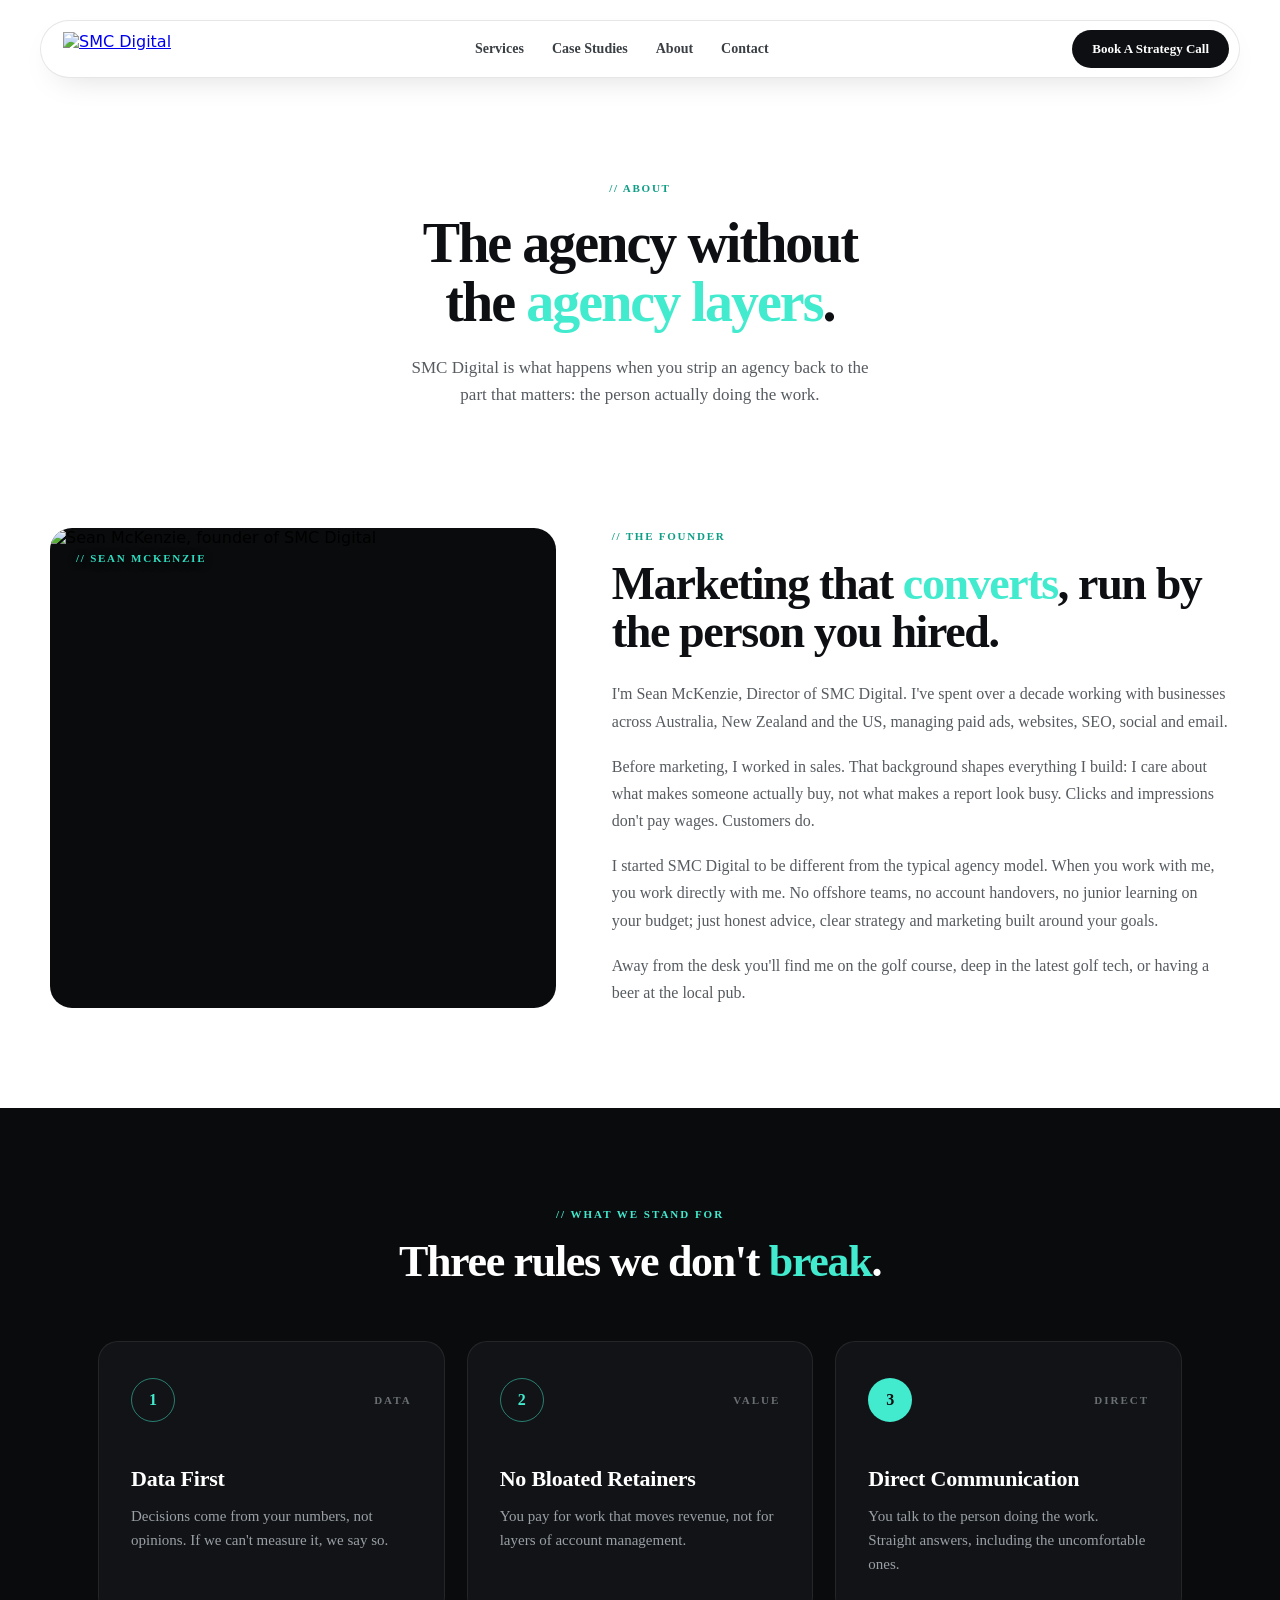
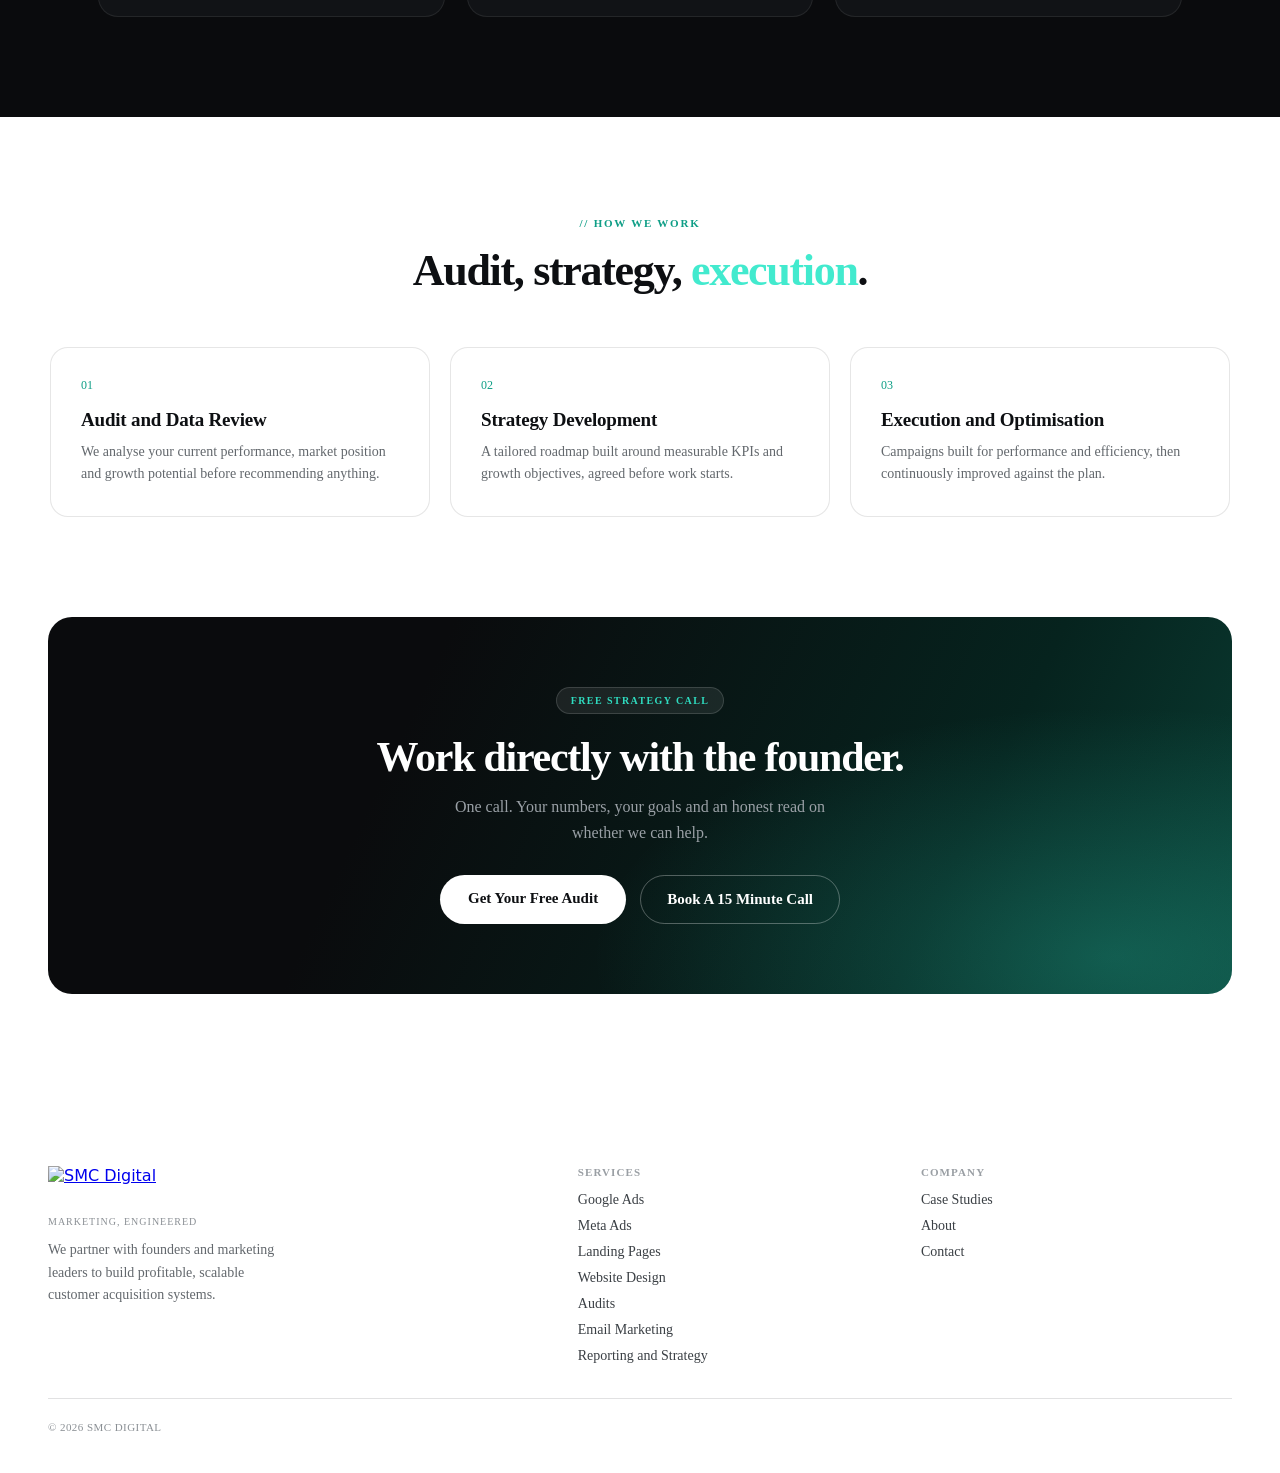
==== about.html @ 846132b5 "Replace single page site with the new multi page website 13 pages: rebuilt homepage, seven service p" ====
<!DOCTYPE html>
<html lang="en">
<head>
<meta charset="utf-8">
<meta name="viewport" content="width=device-width, initial-scale=1">
<title>About | SMC Digital</title>
<meta name="description" content="SMC Digital is run by Sean McKenzie: over a decade of hands on marketing across Australia, New Zealand and the US, with no offshore teams and no account handovers.">
<link rel="icon" type="image/jpeg" href="assets/smc-logo.jpg">
<link rel="stylesheet" href="assets/fonts.css">
<link rel="stylesheet" href="assets/site.css">
</head>
<body>

<div data-screen-label="About" style="max-width:1280px;margin:0 auto;background:#ffffff">

<!-- nav (floating pill) -->
<div style="padding:20px 40px 8px;position:sticky;top:0;z-index:100">
  <div style="display:flex;justify-content:space-between;align-items:center;background:#fff;border:1px solid rgba(13,15,18,.1);border-radius:100px;padding:9px 10px 9px 22px;box-shadow:0 12px 34px -18px rgba(0,0,0,.22)">
    <a href="index.html" style="display:block"><img src="assets/smc-logo.jpg" alt="SMC Digital" style="height:34px;width:auto;display:block"></a>
    <div data-r="nav-links" style="display:flex;gap:28px;font:600 14px Manrope"><a class="navlink" href="index.html#services">Services</a><a class="navlink" href="case-studies.html">Case Studies</a><a class="navlink" href="about.html">About</a><a class="navlink" href="contact.html">Contact</a></div>
    <a href="contact.html" style="font:700 13px Manrope;color:#fff;background:#0D0F12;padding:11px 20px;border-radius:100px;text-decoration:none" class="bh-green">Book A Strategy Call</a>
  </div>
</div>

<!-- hero -->
<div style="padding:96px 48px 80px;text-align:center">
  <div style="font:700 11px Space Mono;letter-spacing:.16em;color:#0E9E86;text-transform:uppercase;margin-bottom:20px">// ABOUT</div>
  <h1 style="font:700 clamp(34px,6vw,56px)/1.05 Poppins;letter-spacing:-.035em;color:#0D0F12;margin:0 auto;max-width:18ch">The agency without the <span style="color:#42eace">agency layers</span>.</h1>
  <p style="font:400 17px/1.6 Manrope;color:#565b60;max-width:56ch;margin:22px auto 0">SMC Digital is what happens when you strip an agency back to the part that matters: the person actually doing the work.</p>
</div>

<!-- meet sean -->
<div style="padding:40px 48px 100px">
  <div class="sec2" style="display:grid;grid-template-columns:0.9fr 1.1fr;gap:56px;align-items:center;max-width:1180px;margin:0 auto">
    <div style="position:relative;overflow:hidden;border-radius:22px;background:#0A0B0D;min-height:480px"><img src="assets/sean.avif" alt="Sean McKenzie, founder of SMC Digital" style="position:absolute;inset:0;width:100%;height:100%;object-fit:cover;display:block"><div style="position:absolute;top:24px;left:26px;font:700 11px Space Mono;letter-spacing:.16em;color:#2FDCC0;text-shadow:0 1px 8px rgba(0,0,0,.6)">// SEAN MCKENZIE</div></div>
    <div>
      <div style="font:700 11px Space Mono;letter-spacing:.16em;color:#0E9E86;text-transform:uppercase;margin-bottom:18px">// THE FOUNDER</div>
      <h2 style="font:700 clamp(30px,4.2vw,46px)/1.05 Poppins;letter-spacing:-.03em;color:#0D0F12;margin:0 0 24px">Marketing that <span style="color:#42eace">converts</span>, run by the person you hired.</h2>
      <p style="font:400 16px/1.7 Manrope;color:#565b60;margin:0 0 18px">I'm Sean McKenzie, Director of SMC Digital. I've spent over a decade working with businesses across Australia, New Zealand and the US, managing paid ads, websites, SEO, social and email.</p>
      <p style="font:400 16px/1.7 Manrope;color:#565b60;margin:0 0 18px">Before marketing, I worked in sales. That background shapes everything I build: I care about what makes someone actually buy, not what makes a report look busy. Clicks and impressions don't pay wages. Customers do.</p>
      <p style="font:400 16px/1.7 Manrope;color:#565b60;margin:0 0 18px">I started SMC Digital to be different from the typical agency model. When you work with me, you work directly with me. No offshore teams, no account handovers, no junior learning on your budget; just honest advice, clear strategy and marketing built around your goals.</p>
      <p style="font:400 16px/1.7 Manrope;color:#565b60;margin:0">Away from the desk you'll find me on the golf course, deep in the latest golf tech, or having a beer at the local pub.</p>
    </div>
  </div>
</div>

<!-- what we stand for -->
<div style="background:#0A0B0D;padding:100px 0;width:100vw;position:relative;left:50%;right:50%;margin-left:-50vw;margin-right:-50vw">
  <div style="max-width:1180px;margin:0 auto;padding:0 48px">
    <div style="text-align:center;max-width:620px;margin:0 auto 56px">
      <div style="font:700 11px Space Mono;letter-spacing:.18em;color:#42eace;text-transform:uppercase;margin-bottom:18px">// WHAT WE STAND FOR</div>
      <h2 style="font:700 clamp(28px,4vw,44px)/1.08 Poppins;letter-spacing:-.03em;color:#fff;margin:0">Three rules we don't <span style="color:#42eace">break</span>.</h2>
    </div>
    <div style="display:grid;grid-template-columns:repeat(auto-fit,minmax(280px,1fr));gap:22px">
      <div style="background:#111316;border:1px solid rgba(255,255,255,.08);border-radius:20px;padding:36px 32px 40px"><div style="display:flex;justify-content:space-between;align-items:center;margin-bottom:44px"><div style="width:44px;height:44px;border-radius:50%;border:1.5px solid rgba(66,234,206,.5);display:flex;align-items:center;justify-content:center;font:700 16px Poppins;color:#42eace">1</div><span style="font:700 11px Space Mono;letter-spacing:.18em;color:#6a6f74">DATA</span></div><h3 style="font:700 22px Poppins;letter-spacing:-.01em;color:#fff;margin:0 0 12px">Data First</h3><p style="font:400 15px/1.6 Manrope;color:#9aa0a6;margin:0">Decisions come from your numbers, not opinions. If we can't measure it, we say so.</p></div>
      <div style="background:#111316;border:1px solid rgba(255,255,255,.08);border-radius:20px;padding:36px 32px 40px"><div style="display:flex;justify-content:space-between;align-items:center;margin-bottom:44px"><div style="width:44px;height:44px;border-radius:50%;border:1.5px solid rgba(66,234,206,.5);display:flex;align-items:center;justify-content:center;font:700 16px Poppins;color:#42eace">2</div><span style="font:700 11px Space Mono;letter-spacing:.18em;color:#6a6f74">VALUE</span></div><h3 style="font:700 22px Poppins;letter-spacing:-.01em;color:#fff;margin:0 0 12px">No Bloated Retainers</h3><p style="font:400 15px/1.6 Manrope;color:#9aa0a6;margin:0">You pay for work that moves revenue, not for layers of account management.</p></div>
      <div style="background:#111316;border:1px solid rgba(255,255,255,.08);border-radius:20px;padding:36px 32px 40px"><div style="display:flex;justify-content:space-between;align-items:center;margin-bottom:44px"><div style="width:44px;height:44px;border-radius:50%;background:#42eace;display:flex;align-items:center;justify-content:center;font:700 16px Poppins;color:#0A0B0D">3</div><span style="font:700 11px Space Mono;letter-spacing:.18em;color:#6a6f74">DIRECT</span></div><h3 style="font:700 22px Poppins;letter-spacing:-.01em;color:#fff;margin:0 0 12px">Direct Communication</h3><p style="font:400 15px/1.6 Manrope;color:#9aa0a6;margin:0">You talk to the person doing the work. Straight answers, including the uncomfortable ones.</p></div>
    </div>
  </div>
</div>

<!-- how we work -->
<div style="padding:100px 48px">
  <div style="max-width:1180px;margin:0 auto">
    <div style="text-align:center;max-width:620px;margin:0 auto 52px">
      <div style="font:700 11px Space Mono;letter-spacing:.16em;color:#0E9E86;text-transform:uppercase;margin-bottom:18px">// HOW WE WORK</div>
      <h2 style="font:700 clamp(28px,4vw,44px)/1.08 Poppins;letter-spacing:-.03em;color:#0D0F12;margin:0">Audit, strategy, <span style="color:#42eace">execution</span>.</h2>
    </div>
    <div style="display:grid;grid-template-columns:repeat(auto-fit,minmax(280px,1fr));gap:20px">
      <div style="border:1px solid rgba(13,15,18,.1);border-radius:18px;padding:30px;background:#fff"><div style="font:400 12px Space Mono;color:#0E9E86;margin-bottom:16px">01</div><h3 style="font:700 19px Poppins;letter-spacing:-.01em;color:#0D0F12;margin:0 0 10px">Audit and Data Review</h3><p style="font:400 14px/1.6 Manrope;color:#63686d;margin:0">We analyse your current performance, market position and growth potential before recommending anything.</p></div>
      <div style="border:1px solid rgba(13,15,18,.1);border-radius:18px;padding:30px;background:#fff"><div style="font:400 12px Space Mono;color:#0E9E86;margin-bottom:16px">02</div><h3 style="font:700 19px Poppins;letter-spacing:-.01em;color:#0D0F12;margin:0 0 10px">Strategy Development</h3><p style="font:400 14px/1.6 Manrope;color:#63686d;margin:0">A tailored roadmap built around measurable KPIs and growth objectives, agreed before work starts.</p></div>
      <div style="border:1px solid rgba(13,15,18,.1);border-radius:18px;padding:30px;background:#fff"><div style="font:400 12px Space Mono;color:#0E9E86;margin-bottom:16px">03</div><h3 style="font:700 19px Poppins;letter-spacing:-.01em;color:#0D0F12;margin:0 0 10px">Execution and Optimisation</h3><p style="font:400 14px/1.6 Manrope;color:#63686d;margin:0">Campaigns built for performance and efficiency, then continuously improved against the plan.</p></div>
    </div>
  </div>
</div>

<!-- final CTA -->
<div style="padding:0 48px 100px">
  <div style="position:relative;overflow:hidden;border-radius:24px;background:linear-gradient(115deg,#0A0B0D 30%,#06231e 75%,#0a3d33);padding:70px 48px;text-align:center">
    <div style="position:absolute;inset:0;background:radial-gradient(80% 120% at 90% 90%,rgba(47,220,192,.25),transparent 55%)"></div>
    <div style="position:relative">
      <div style="display:inline-flex;align-items:center;gap:7px;background:rgba(255,255,255,.08);border:1px solid rgba(255,255,255,.14);padding:7px 14px;border-radius:100px;font:700 10px Space Mono;letter-spacing:.14em;color:#2FDCC0">FREE STRATEGY CALL</div>
      <h2 data-r="h-cta" style="font:700 42px/1.1 Poppins;letter-spacing:-.03em;color:#fff;margin:20px 0 14px">Work directly with the founder.</h2>
      <p style="font:400 16px/1.6 Manrope;color:#9aa0a6;max-width:52ch;margin:0 auto 30px">One call. Your numbers, your goals and an honest read on whether we can help.</p>
      <div data-r="wrap" style="display:flex;gap:14px;justify-content:center"><a href="contact.html" style="background:#fff;color:#0D0F12;font:700 15px Manrope;padding:15px 28px;border-radius:100px;text-decoration:none" class="bh-teal">Get Your Free Audit</a><a href="contact.html" style="background:transparent;color:#fff;font:700 15px Manrope;padding:15px 26px;border-radius:100px;text-decoration:none;border:1px solid rgba(255,255,255,.3)" class="bh-ghost">Book A 15 Minute Call</a></div>
    </div>
  </div>
</div>

<!-- footer -->
<div style="padding:72px 48px 40px">
  <div data-r="grid4" style="display:grid;grid-template-columns:1.6fr 1fr 1fr;gap:32px;padding-bottom:34px;border-bottom:1px solid rgba(13,15,18,.12)">
    <div><a href="index.html" style="display:inline-block;margin-bottom:14px"><img src="assets/smc-logo.jpg" alt="SMC Digital" style="height:36px;width:auto;display:block"></a><div style="font:400 10px Space Mono;letter-spacing:.1em;color:#8a8f94;margin-bottom:12px">MARKETING, ENGINEERED</div><p style="font:400 14px/1.6 Manrope;color:#63686d;max-width:34ch;margin:0">We partner with founders and marketing leaders to build profitable, scalable customer acquisition systems.</p></div>
    <div><div style="font:700 11px Space Mono;letter-spacing:.1em;color:#9a9fa4;margin-bottom:14px">SERVICES</div><div style="display:flex;flex-direction:column;gap:10px;font:500 14px Manrope"><a class="flink" href="google-ads.html">Google Ads</a><a class="flink" href="meta-ads.html">Meta Ads</a><a class="flink" href="landing-pages.html">Landing Pages</a><a class="flink" href="website-design.html">Website Design</a><a class="flink" href="audits.html">Audits</a><a class="flink" href="email-marketing.html">Email Marketing</a><a class="flink" href="reporting-strategy.html">Reporting and Strategy</a></div></div>
    <div><div style="font:700 11px Space Mono;letter-spacing:.1em;color:#9a9fa4;margin-bottom:14px">COMPANY</div><div style="display:flex;flex-direction:column;gap:10px;font:500 14px Manrope"><a class="flink" href="case-studies.html">Case Studies</a><a class="flink" href="about.html">About</a><a class="flink" href="contact.html">Contact</a></div></div>
  </div>
  <div data-r="rowwrap" style="display:flex;justify-content:space-between;align-items:center;padding-top:22px;font:400 11px Space Mono;letter-spacing:.04em;color:#8a8f94"><span>© 2026 SMC DIGITAL</span></div>
</div>

</div>
<script src="assets/site.js"></script>
</body>
</html>
---- assets/fonts.css ----
/* cyrillic-ext */
@font-face {
  font-family: 'Manrope';
  font-style: normal;
  font-weight: 400;
  font-display: swap;
  src: url("3d93b00e-8fdd-4f26-9aaa-543f82e5cfeb.woff2") format('woff2');
  unicode-range: U+0460-052F, U+1C80-1C8A, U+20B4, U+2DE0-2DFF, U+A640-A69F, U+FE2E-FE2F;
}
/* cyrillic */
@font-face {
  font-family: 'Manrope';
  font-style: normal;
  font-weight: 400;
  font-display: swap;
  src: url("2f40fb85-a273-49bc-a3bb-9208650f2d8b.woff2") format('woff2');
  unicode-range: U+0301, U+0400-045F, U+0490-0491, U+04B0-04B1, U+2116;
}
/* greek */
@font-face {
  font-family: 'Manrope';
  font-style: normal;
  font-weight: 400;
  font-display: swap;
  src: url("981e082c-9e10-45f0-b92b-4b3beae692a1.woff2") format('woff2');
  unicode-range: U+0370-0377, U+037A-037F, U+0384-038A, U+038C, U+038E-03A1, U+03A3-03FF;
}
/* vietnamese */
@font-face {
  font-family: 'Manrope';
  font-style: normal;
  font-weight: 400;
  font-display: swap;
  src: url("073b668f-c69e-4ea5-81f3-90e37d1cd289.woff2") format('woff2');
  unicode-range: U+0102-0103, U+0110-0111, U+0128-0129, U+0168-0169, U+01A0-01A1, U+01AF-01B0, U+0300-0301, U+0303-0304, U+0308-0309, U+0323, U+0329, U+1EA0-1EF9, U+20AB;
}
/* latin-ext */
@font-face {
  font-family: 'Manrope';
  font-style: normal;
  font-weight: 400;
  font-display: swap;
  src: url("b2762b04-5140-4b03-b669-4f970b2fd78b.woff2") format('woff2');
  unicode-range: U+0100-02BA, U+02BD-02C5, U+02C7-02CC, U+02CE-02D7, U+02DD-02FF, U+0304, U+0308, U+0329, U+1D00-1DBF, U+1E00-1E9F, U+1EF2-1EFF, U+2020, U+20A0-20AB, U+20AD-20C0, U+2113, U+2C60-2C7F, U+A720-A7FF;
}
/* latin */
@font-face {
  font-family: 'Manrope';
  font-style: normal;
  font-weight: 400;
  font-display: swap;
  src: url("9f22b50e-143c-42a1-947c-77c95d049590.woff2") format('woff2');
  unicode-range: U+0000-00FF, U+0131, U+0152-0153, U+02BB-02BC, U+02C6, U+02DA, U+02DC, U+0304, U+0308, U+0329, U+2000-206F, U+20AC, U+2122, U+2191, U+2193, U+2212, U+2215, U+FEFF, U+FFFD;
}
/* cyrillic-ext */
@font-face {
  font-family: 'Manrope';
  font-style: normal;
  font-weight: 500;
  font-display: swap;
  src: url("3d93b00e-8fdd-4f26-9aaa-543f82e5cfeb.woff2") format('woff2');
  unicode-range: U+0460-052F, U+1C80-1C8A, U+20B4, U+2DE0-2DFF, U+A640-A69F, U+FE2E-FE2F;
}
/* cyrillic */
@font-face {
  font-family: 'Manrope';
  font-style: normal;
  font-weight: 500;
  font-display: swap;
  src: url("2f40fb85-a273-49bc-a3bb-9208650f2d8b.woff2") format('woff2');
  unicode-range: U+0301, U+0400-045F, U+0490-0491, U+04B0-04B1, U+2116;
}
/* greek */
@font-face {
  font-family: 'Manrope';
  font-style: normal;
  font-weight: 500;
  font-display: swap;
  src: url("981e082c-9e10-45f0-b92b-4b3beae692a1.woff2") format('woff2');
  unicode-range: U+0370-0377, U+037A-037F, U+0384-038A, U+038C, U+038E-03A1, U+03A3-03FF;
}
/* vietnamese */
@font-face {
  font-family: 'Manrope';
  font-style: normal;
  font-weight: 500;
  font-display: swap;
  src: url("073b668f-c69e-4ea5-81f3-90e37d1cd289.woff2") format('woff2');
  unicode-range: U+0102-0103, U+0110-0111, U+0128-0129, U+0168-0169, U+01A0-01A1, U+01AF-01B0, U+0300-0301, U+0303-0304, U+0308-0309, U+0323, U+0329, U+1EA0-1EF9, U+20AB;
}
/* latin-ext */
@font-face {
  font-family: 'Manrope';
  font-style: normal;
  font-weight: 500;
  font-display: swap;
  src: url("b2762b04-5140-4b03-b669-4f970b2fd78b.woff2") format('woff2');
  unicode-range: U+0100-02BA, U+02BD-02C5, U+02C7-02CC, U+02CE-02D7, U+02DD-02FF, U+0304, U+0308, U+0329, U+1D00-1DBF, U+1E00-1E9F, U+1EF2-1EFF, U+2020, U+20A0-20AB, U+20AD-20C0, U+2113, U+2C60-2C7F, U+A720-A7FF;
}
/* latin */
@font-face {
  font-family: 'Manrope';
  font-style: normal;
  font-weight: 500;
  font-display: swap;
  src: url("9f22b50e-143c-42a1-947c-77c95d049590.woff2") format('woff2');
  unicode-range: U+0000-00FF, U+0131, U+0152-0153, U+02BB-02BC, U+02C6, U+02DA, U+02DC, U+0304, U+0308, U+0329, U+2000-206F, U+20AC, U+2122, U+2191, U+2193, U+2212, U+2215, U+FEFF, U+FFFD;
}
/* cyrillic-ext */
@font-face {
  font-family: 'Manrope';
  font-style: normal;
  font-weight: 600;
  font-display: swap;
  src: url("3d93b00e-8fdd-4f26-9aaa-543f82e5cfeb.woff2") format('woff2');
  unicode-range: U+0460-052F, U+1C80-1C8A, U+20B4, U+2DE0-2DFF, U+A640-A69F, U+FE2E-FE2F;
}
/* cyrillic */
@font-face {
  font-family: 'Manrope';
  font-style: normal;
  font-weight: 600;
  font-display: swap;
  src: url("2f40fb85-a273-49bc-a3bb-9208650f2d8b.woff2") format('woff2');
  unicode-range: U+0301, U+0400-045F, U+0490-0491, U+04B0-04B1, U+2116;
}
/* greek */
@font-face {
  font-family: 'Manrope';
  font-style: normal;
  font-weight: 600;
  font-display: swap;
  src: url("981e082c-9e10-45f0-b92b-4b3beae692a1.woff2") format('woff2');
  unicode-range: U+0370-0377, U+037A-037F, U+0384-038A, U+038C, U+038E-03A1, U+03A3-03FF;
}
/* vietnamese */
@font-face {
  font-family: 'Manrope';
  font-style: normal;
  font-weight: 600;
  font-display: swap;
  src: url("073b668f-c69e-4ea5-81f3-90e37d1cd289.woff2") format('woff2');
  unicode-range: U+0102-0103, U+0110-0111, U+0128-0129, U+0168-0169, U+01A0-01A1, U+01AF-01B0, U+0300-0301, U+0303-0304, U+0308-0309, U+0323, U+0329, U+1EA0-1EF9, U+20AB;
}
/* latin-ext */
@font-face {
  font-family: 'Manrope';
  font-style: normal;
  font-weight: 600;
  font-display: swap;
  src: url("b2762b04-5140-4b03-b669-4f970b2fd78b.woff2") format('woff2');
  unicode-range: U+0100-02BA, U+02BD-02C5, U+02C7-02CC, U+02CE-02D7, U+02DD-02FF, U+0304, U+0308, U+0329, U+1D00-1DBF, U+1E00-1E9F, U+1EF2-1EFF, U+2020, U+20A0-20AB, U+20AD-20C0, U+2113, U+2C60-2C7F, U+A720-A7FF;
}
/* latin */
@font-face {
  font-family: 'Manrope';
  font-style: normal;
  font-weight: 600;
  font-display: swap;
  src: url("9f22b50e-143c-42a1-947c-77c95d049590.woff2") format('woff2');
  unicode-range: U+0000-00FF, U+0131, U+0152-0153, U+02BB-02BC, U+02C6, U+02DA, U+02DC, U+0304, U+0308, U+0329, U+2000-206F, U+20AC, U+2122, U+2191, U+2193, U+2212, U+2215, U+FEFF, U+FFFD;
}
/* cyrillic-ext */
@font-face {
  font-family: 'Manrope';
  font-style: normal;
  font-weight: 700;
  font-display: swap;
  src: url("3d93b00e-8fdd-4f26-9aaa-543f82e5cfeb.woff2") format('woff2');
  unicode-range: U+0460-052F, U+1C80-1C8A, U+20B4, U+2DE0-2DFF, U+A640-A69F, U+FE2E-FE2F;
}
/* cyrillic */
@font-face {
  font-family: 'Manrope';
  font-style: normal;
  font-weight: 700;
  font-display: swap;
  src: url("2f40fb85-a273-49bc-a3bb-9208650f2d8b.woff2") format('woff2');
  unicode-range: U+0301, U+0400-045F, U+0490-0491, U+04B0-04B1, U+2116;
}
/* greek */
@font-face {
  font-family: 'Manrope';
  font-style: normal;
  font-weight: 700;
  font-display: swap;
  src: url("981e082c-9e10-45f0-b92b-4b3beae692a1.woff2") format('woff2');
  unicode-range: U+0370-0377, U+037A-037F, U+0384-038A, U+038C, U+038E-03A1, U+03A3-03FF;
}
/* vietnamese */
@font-face {
  font-family: 'Manrope';
  font-style: normal;
  font-weight: 700;
  font-display: swap;
  src: url("073b668f-c69e-4ea5-81f3-90e37d1cd289.woff2") format('woff2');
  unicode-range: U+0102-0103, U+0110-0111, U+0128-0129, U+0168-0169, U+01A0-01A1, U+01AF-01B0, U+0300-0301, U+0303-0304, U+0308-0309, U+0323, U+0329, U+1EA0-1EF9, U+20AB;
}
/* latin-ext */
@font-face {
  font-family: 'Manrope';
  font-style: normal;
  font-weight: 700;
  font-display: swap;
  src: url("b2762b04-5140-4b03-b669-4f970b2fd78b.woff2") format('woff2');
  unicode-range: U+0100-02BA, U+02BD-02C5, U+02C7-02CC, U+02CE-02D7, U+02DD-02FF, U+0304, U+0308, U+0329, U+1D00-1DBF, U+1E00-1E9F, U+1EF2-1EFF, U+2020, U+20A0-20AB, U+20AD-20C0, U+2113, U+2C60-2C7F, U+A720-A7FF;
}
/* latin */
@font-face {
  font-family: 'Manrope';
  font-style: normal;
  font-weight: 700;
  font-display: swap;
  src: url("9f22b50e-143c-42a1-947c-77c95d049590.woff2") format('woff2');
  unicode-range: U+0000-00FF, U+0131, U+0152-0153, U+02BB-02BC, U+02C6, U+02DA, U+02DC, U+0304, U+0308, U+0329, U+2000-206F, U+20AC, U+2122, U+2191, U+2193, U+2212, U+2215, U+FEFF, U+FFFD;
}
/* cyrillic-ext */
@font-face {
  font-family: 'Manrope';
  font-style: normal;
  font-weight: 800;
  font-display: swap;
  src: url("3d93b00e-8fdd-4f26-9aaa-543f82e5cfeb.woff2") format('woff2');
  unicode-range: U+0460-052F, U+1C80-1C8A, U+20B4, U+2DE0-2DFF, U+A640-A69F, U+FE2E-FE2F;
}
/* cyrillic */
@font-face {
  font-family: 'Manrope';
  font-style: normal;
  font-weight: 800;
  font-display: swap;
  src: url("2f40fb85-a273-49bc-a3bb-9208650f2d8b.woff2") format('woff2');
  unicode-range: U+0301, U+0400-045F, U+0490-0491, U+04B0-04B1, U+2116;
}
/* greek */
@font-face {
  font-family: 'Manrope';
  font-style: normal;
  font-weight: 800;
  font-display: swap;
  src: url("981e082c-9e10-45f0-b92b-4b3beae692a1.woff2") format('woff2');
  unicode-range: U+0370-0377, U+037A-037F, U+0384-038A, U+038C, U+038E-03A1, U+03A3-03FF;
}
/* vietnamese */
@font-face {
  font-family: 'Manrope';
  font-style: normal;
  font-weight: 800;
  font-display: swap;
  src: url("073b668f-c69e-4ea5-81f3-90e37d1cd289.woff2") format('woff2');
  unicode-range: U+0102-0103, U+0110-0111, U+0128-0129, U+0168-0169, U+01A0-01A1, U+01AF-01B0, U+0300-0301, U+0303-0304, U+0308-0309, U+0323, U+0329, U+1EA0-1EF9, U+20AB;
}
/* latin-ext */
@font-face {
  font-family: 'Manrope';
  font-style: normal;
  font-weight: 800;
  font-display: swap;
  src: url("b2762b04-5140-4b03-b669-4f970b2fd78b.woff2") format('woff2');
  unicode-range: U+0100-02BA, U+02BD-02C5, U+02C7-02CC, U+02CE-02D7, U+02DD-02FF, U+0304, U+0308, U+0329, U+1D00-1DBF, U+1E00-1E9F, U+1EF2-1EFF, U+2020, U+20A0-20AB, U+20AD-20C0, U+2113, U+2C60-2C7F, U+A720-A7FF;
}
/* latin */
@font-face {
  font-family: 'Manrope';
  font-style: normal;
  font-weight: 800;
  font-display: swap;
  src: url("9f22b50e-143c-42a1-947c-77c95d049590.woff2") format('woff2');
  unicode-range: U+0000-00FF, U+0131, U+0152-0153, U+02BB-02BC, U+02C6, U+02DA, U+02DC, U+0304, U+0308, U+0329, U+2000-206F, U+20AC, U+2122, U+2191, U+2193, U+2212, U+2215, U+FEFF, U+FFFD;
}
/* devanagari */
@font-face {
  font-family: 'Poppins';
  font-style: normal;
  font-weight: 500;
  font-display: swap;
  src: url("f15256a0-98f4-4ca0-a3fd-31bd130f5747.woff2") format('woff2');
  unicode-range: U+0900-097F, U+1CD0-1CF9, U+200C-200D, U+20A8, U+20B9, U+20F0, U+25CC, U+A830-A839, U+A8E0-A8FF, U+11B00-11B09;
}
/* latin-ext */
@font-face {
  font-family: 'Poppins';
  font-style: normal;
  font-weight: 500;
  font-display: swap;
  src: url("b6c19b05-b360-4256-91dd-3e21ca5498c4.woff2") format('woff2');
  unicode-range: U+0100-02BA, U+02BD-02C5, U+02C7-02CC, U+02CE-02D7, U+02DD-02FF, U+0304, U+0308, U+0329, U+1D00-1DBF, U+1E00-1E9F, U+1EF2-1EFF, U+2020, U+20A0-20AB, U+20AD-20C0, U+2113, U+2C60-2C7F, U+A720-A7FF;
}
/* latin */
@font-face {
  font-family: 'Poppins';
  font-style: normal;
  font-weight: 500;
  font-display: swap;
  src: url("2c9465e9-8492-4a76-a6ff-f011e9e39648.woff2") format('woff2');
  unicode-range: U+0000-00FF, U+0131, U+0152-0153, U+02BB-02BC, U+02C6, U+02DA, U+02DC, U+0304, U+0308, U+0329, U+2000-206F, U+20AC, U+2122, U+2191, U+2193, U+2212, U+2215, U+FEFF, U+FFFD;
}
/* devanagari */
@font-face {
  font-family: 'Poppins';
  font-style: normal;
  font-weight: 600;
  font-display: swap;
  src: url("3ba2d6ff-58c8-4273-8b01-0518d4b8fa2b.woff2") format('woff2');
  unicode-range: U+0900-097F, U+1CD0-1CF9, U+200C-200D, U+20A8, U+20B9, U+20F0, U+25CC, U+A830-A839, U+A8E0-A8FF, U+11B00-11B09;
}
/* latin-ext */
@font-face {
  font-family: 'Poppins';
  font-style: normal;
  font-weight: 600;
  font-display: swap;
  src: url("c345540b-6482-458a-b671-572595ba6f3d.woff2") format('woff2');
  unicode-range: U+0100-02BA, U+02BD-02C5, U+02C7-02CC, U+02CE-02D7, U+02DD-02FF, U+0304, U+0308, U+0329, U+1D00-1DBF, U+1E00-1E9F, U+1EF2-1EFF, U+2020, U+20A0-20AB, U+20AD-20C0, U+2113, U+2C60-2C7F, U+A720-A7FF;
}
/* latin */
@font-face {
  font-family: 'Poppins';
  font-style: normal;
  font-weight: 600;
  font-display: swap;
  src: url("2fe51e95-a3a9-4bca-883e-76e4c7980d06.woff2") format('woff2');
  unicode-range: U+0000-00FF, U+0131, U+0152-0153, U+02BB-02BC, U+02C6, U+02DA, U+02DC, U+0304, U+0308, U+0329, U+2000-206F, U+20AC, U+2122, U+2191, U+2193, U+2212, U+2215, U+FEFF, U+FFFD;
}
/* devanagari */
@font-face {
  font-family: 'Poppins';
  font-style: normal;
  font-weight: 700;
  font-display: swap;
  src: url("98230619-be06-4c2c-9a2d-b615762e184d.woff2") format('woff2');
  unicode-range: U+0900-097F, U+1CD0-1CF9, U+200C-200D, U+20A8, U+20B9, U+20F0, U+25CC, U+A830-A839, U+A8E0-A8FF, U+11B00-11B09;
}
/* latin-ext */
@font-face {
  font-family: 'Poppins';
  font-style: normal;
  font-weight: 700;
  font-display: swap;
  src: url("892040ef-434e-4137-9171-940e3892639d.woff2") format('woff2');
  unicode-range: U+0100-02BA, U+02BD-02C5, U+02C7-02CC, U+02CE-02D7, U+02DD-02FF, U+0304, U+0308, U+0329, U+1D00-1DBF, U+1E00-1E9F, U+1EF2-1EFF, U+2020, U+20A0-20AB, U+20AD-20C0, U+2113, U+2C60-2C7F, U+A720-A7FF;
}
/* latin */
@font-face {
  font-family: 'Poppins';
  font-style: normal;
  font-weight: 700;
  font-display: swap;
  src: url("77164df1-acdd-4409-8759-bcb0daaf24b2.woff2") format('woff2');
  unicode-range: U+0000-00FF, U+0131, U+0152-0153, U+02BB-02BC, U+02C6, U+02DA, U+02DC, U+0304, U+0308, U+0329, U+2000-206F, U+20AC, U+2122, U+2191, U+2193, U+2212, U+2215, U+FEFF, U+FFFD;
}
/* devanagari */
@font-face {
  font-family: 'Poppins';
  font-style: normal;
  font-weight: 800;
  font-display: swap;
  src: url("987a0ff7-866c-4f7b-85fc-28dcee405b8b.woff2") format('woff2');
  unicode-range: U+0900-097F, U+1CD0-1CF9, U+200C-200D, U+20A8, U+20B9, U+20F0, U+25CC, U+A830-A839, U+A8E0-A8FF, U+11B00-11B09;
}
/* latin-ext */
@font-face {
  font-family: 'Poppins';
  font-style: normal;
  font-weight: 800;
  font-display: swap;
  src: url("08e5ab28-1d84-4a6d-9b4d-317baedc1b41.woff2") format('woff2');
  unicode-range: U+0100-02BA, U+02BD-02C5, U+02C7-02CC, U+02CE-02D7, U+02DD-02FF, U+0304, U+0308, U+0329, U+1D00-1DBF, U+1E00-1E9F, U+1EF2-1EFF, U+2020, U+20A0-20AB, U+20AD-20C0, U+2113, U+2C60-2C7F, U+A720-A7FF;
}
/* latin */
@font-face {
  font-family: 'Poppins';
  font-style: normal;
  font-weight: 800;
  font-display: swap;
  src: url("ec8fda03-acf4-4af9-bb08-0362a1b8b733.woff2") format('woff2');
  unicode-range: U+0000-00FF, U+0131, U+0152-0153, U+02BB-02BC, U+02C6, U+02DA, U+02DC, U+0304, U+0308, U+0329, U+2000-206F, U+20AC, U+2122, U+2191, U+2193, U+2212, U+2215, U+FEFF, U+FFFD;
}
/* vietnamese */
@font-face {
  font-family: 'Space Mono';
  font-style: normal;
  font-weight: 400;
  font-display: swap;
  src: url("74b0d938-b416-4f7f-b797-c07b202db33c.woff2") format('woff2');
  unicode-range: U+0102-0103, U+0110-0111, U+0128-0129, U+0168-0169, U+01A0-01A1, U+01AF-01B0, U+0300-0301, U+0303-0304, U+0308-0309, U+0323, U+0329, U+1EA0-1EF9, U+20AB;
}
/* latin-ext */
@font-face {
  font-family: 'Space Mono';
  font-style: normal;
  font-weight: 400;
  font-display: swap;
  src: url("47a4e533-0d1d-49cf-931a-8df201f54923.woff2") format('woff2');
  unicode-range: U+0100-02BA, U+02BD-02C5, U+02C7-02CC, U+02CE-02D7, U+02DD-02FF, U+0304, U+0308, U+0329, U+1D00-1DBF, U+1E00-1E9F, U+1EF2-1EFF, U+2020, U+20A0-20AB, U+20AD-20C0, U+2113, U+2C60-2C7F, U+A720-A7FF;
}
/* latin */
@font-face {
  font-family: 'Space Mono';
  font-style: normal;
  font-weight: 400;
  font-display: swap;
  src: url("04ff3661-1f96-4012-9a45-0befc88124ac.woff2") format('woff2');
  unicode-range: U+0000-00FF, U+0131, U+0152-0153, U+02BB-02BC, U+02C6, U+02DA, U+02DC, U+0304, U+0308, U+0329, U+2000-206F, U+20AC, U+2122, U+2191, U+2193, U+2212, U+2215, U+FEFF, U+FFFD;
}
/* vietnamese */
@font-face {
  font-family: 'Space Mono';
  font-style: normal;
  font-weight: 700;
  font-display: swap;
  src: url("2b686464-3342-4b3a-8fef-33f48b12da7b.woff2") format('woff2');
  unicode-range: U+0102-0103, U+0110-0111, U+0128-0129, U+0168-0169, U+01A0-01A1, U+01AF-01B0, U+0300-0301, U+0303-0304, U+0308-0309, U+0323, U+0329, U+1EA0-1EF9, U+20AB;
}
/* latin-ext */
@font-face {
  font-family: 'Space Mono';
  font-style: normal;
  font-weight: 700;
  font-display: swap;
  src: url("3b282545-65aa-4710-8075-96a92e2e2817.woff2") format('woff2');
  unicode-range: U+0100-02BA, U+02BD-02C5, U+02C7-02CC, U+02CE-02D7, U+02DD-02FF, U+0304, U+0308, U+0329, U+1D00-1DBF, U+1E00-1E9F, U+1EF2-1EFF, U+2020, U+20A0-20AB, U+20AD-20C0, U+2113, U+2C60-2C7F, U+A720-A7FF;
}
/* latin */
@font-face {
  font-family: 'Space Mono';
  font-style: normal;
  font-weight: 700;
  font-display: swap;
  src: url("015bd52e-cf0b-4456-8db9-1dafee034cce.woff2") format('woff2');
  unicode-range: U+0000-00FF, U+0131, U+0152-0153, U+02BB-02BC, U+02C6, U+02DA, U+02DC, U+0304, U+0308, U+0329, U+2000-206F, U+20AC, U+2122, U+2191, U+2193, U+2212, U+2215, U+FEFF, U+FFFD;
}
---- assets/site.css ----
*{box-sizing:border-box}
html{scroll-behavior:smooth}
body{margin:0;background:#ffffff;font-family:Manrope,system-ui,sans-serif;-webkit-font-smoothing:antialiased;overflow-x:hidden}
/* ---------- responsive: tablet ---------- */
@media (max-width:1024px){
  #nb-slider{display:none!important}
  [data-r="grid4"]{grid-template-columns:repeat(2,1fr)!important}
  [data-r="stats-band"]{grid-template-columns:1fr!important;gap:36px!important}
  [data-r="stats-right"]{border-left:0!important;padding-left:0!important;border-top:1px solid rgba(255,255,255,.12)!important;padding-top:30px!important}
  [data-r="bento-empty"]{display:none!important}
}
/* ---------- responsive: phone ---------- */
@media (max-width:760px){
  [data-screen-label]>div{padding-left:20px!important;padding-right:20px!important}
  [data-r="grid3"],[data-r="grid4"]{grid-template-columns:1fr!important}
  [data-r="nav-links"]{display:none!important}
  [data-r="rowwrap"]{flex-wrap:wrap!important;gap:14px!important}
  [data-r="wrap"]{flex-wrap:wrap!important;row-gap:10px!important}
  [data-r="proc-line"]{display:none!important}
  [data-r="lead"]{font-size:17px!important}
  [data-r="h-hero"]{font-size:clamp(32px,8.6vw,62px)!important}
  [data-r="h-cta"]{font-size:clamp(28px,7vw,46px)!important}
  [data-r="h-40"]{font-size:clamp(26px,6.4vw,40px)!important}
  [data-r="h-38"]{font-size:clamp(25px,6vw,38px)!important}
  [data-r="h-36"]{font-size:clamp(24px,5.6vw,36px)!important}
  [data-r="stat-num"]{font-size:34px!important}
}
/* ---------- responsive: small phone ---------- */
@media (max-width:560px){
  [data-r="hero-band"]{height:300px!important}
  [data-r="chip"]{display:none!important}
  [data-r="bars"]{left:16px!important;right:16px!important;gap:3px!important;height:200px!important}
  [data-r="baseline"]{left:16px!important;right:16px!important}
}
[data-r="grad-brand"]{background:linear-gradient(100deg,#42eace,#0E9E86)!important;-webkit-background-clip:text!important;background-clip:text!important;-webkit-text-fill-color:transparent!important;color:transparent!important}
[data-r="marquee"]{-webkit-mask-image:linear-gradient(90deg,transparent 0,#000 9%,#000 91%,transparent 100%);mask-image:linear-gradient(90deg,transparent 0,#000 9%,#000 91%,transparent 100%)}
a{transition:background .22s ease,color .22s ease,border-color .22s ease}
.bh-green:hover{background:#42eace!important;color:#0D0F12!important}
.bh-green:hover .hero-arrow{color:#0D0F12!important}
.bh-fill:hover{background:#42eace!important;color:#0D0F12!important;border-color:#42eace!important}
.bh-tealbright:hover{background:#42eace!important;color:#0D0F12!important}
.bh-teal:hover{background:#42eace!important;color:#0D0F12!important}
.bh-ghost:hover{background:#42eace!important;color:#0D0F12!important;border-color:#42eace!important}
.bh-inv:hover{background:#0D0F12!important;color:#42eace!important;border-color:#42eace!important}
@media (max-width:860px){.sec2{grid-template-columns:1fr!important}}
@keyframes smcMarquee{to{transform:translateX(-50%)}}
@keyframes smcFloat{0%,100%{transform:translateY(0)}50%{transform:translateY(-14px)}}
@keyframes smcSpin{to{transform:rotate(360deg)}}
/* nav + footer links */
.navlink{color:#3a3f44;text-decoration:none}
.navlink:hover{color:#0D0F12}
.flink{color:#3a3f44;text-decoration:none}
.flink:hover{color:#0E9E86}
.tlink{font:700 13px Manrope;color:#0E9E86;text-decoration:none}
.tlink:hover{color:#0D0F12}
/* client brand logos */
.client-brand{font:700 22px Poppins;color:#9aa0a6;white-space:nowrap}
.client-brand-img{height:44px;width:auto;max-width:220px;object-fit:contain;display:block;flex:none}
/* case study + service cards */
.card-link{text-decoration:none;display:flex;flex-direction:column;height:100%}
.card-link:hover h3{color:#0E9E86}
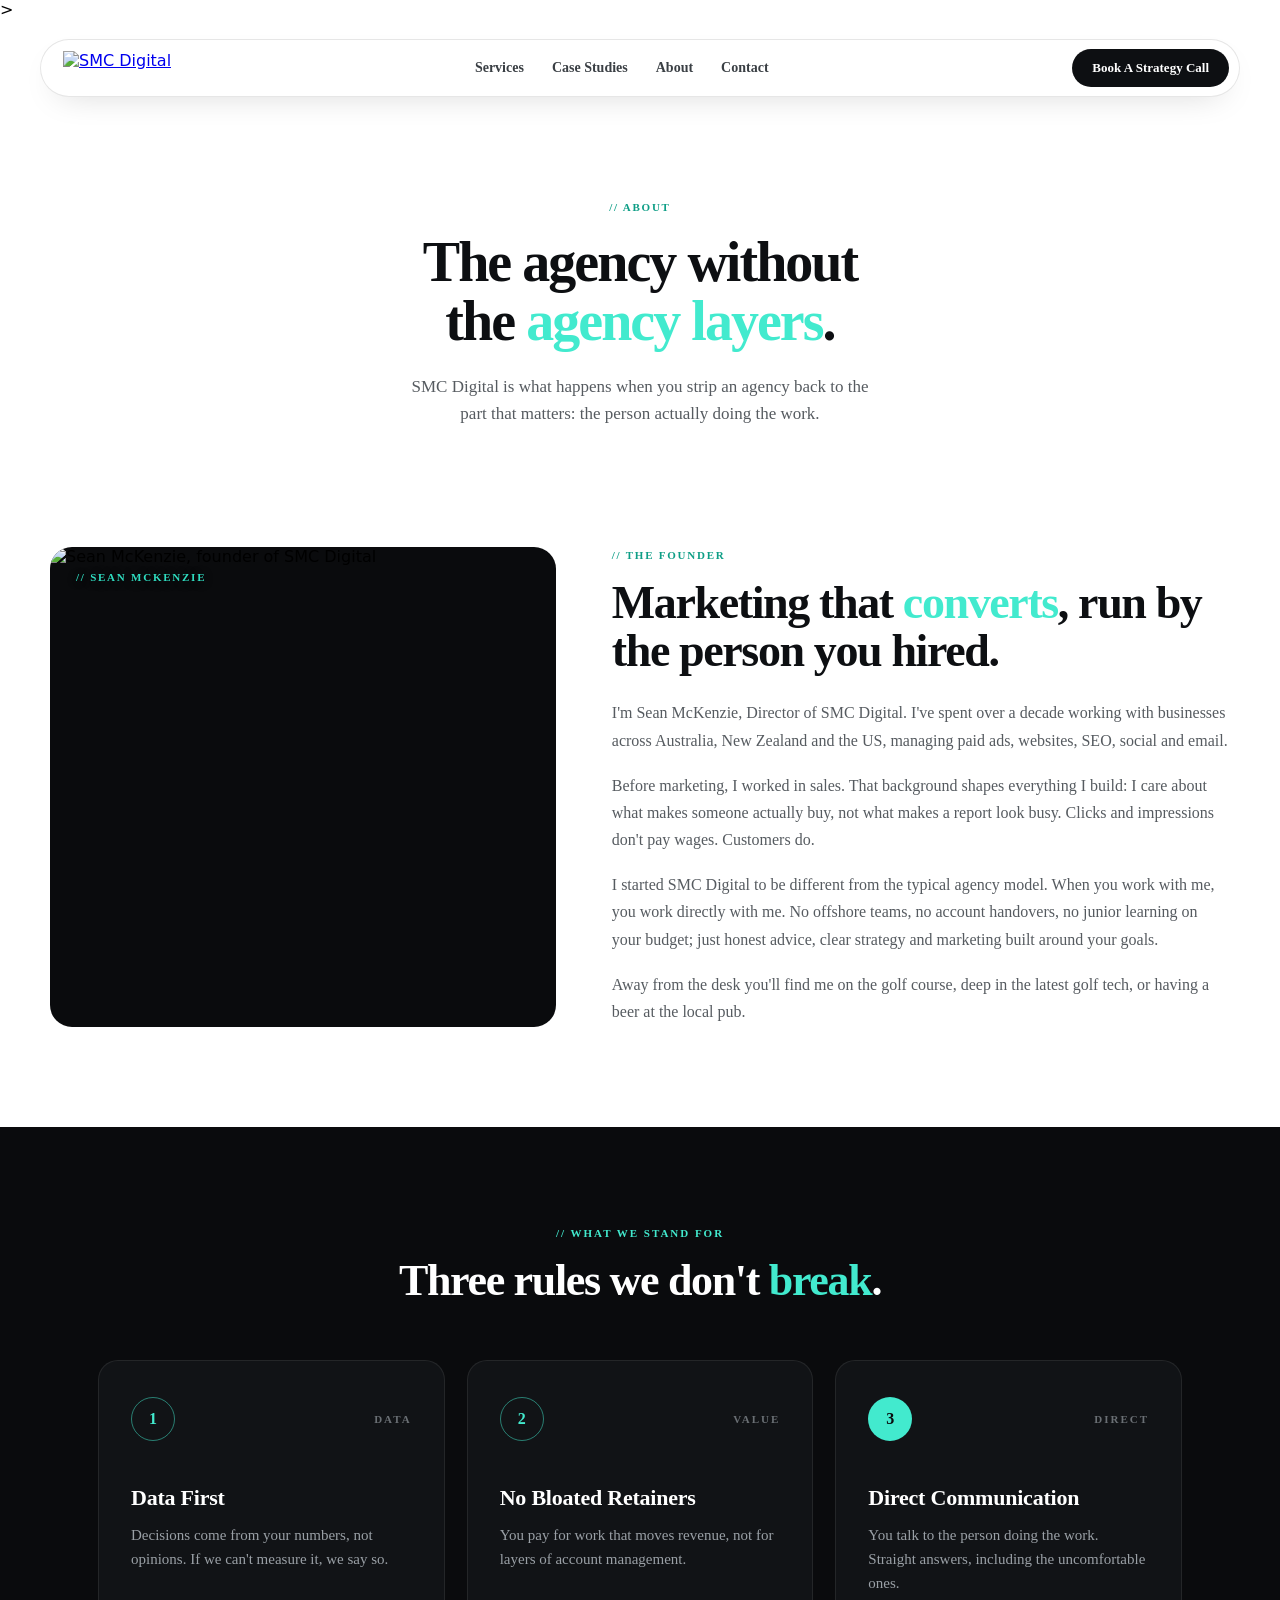
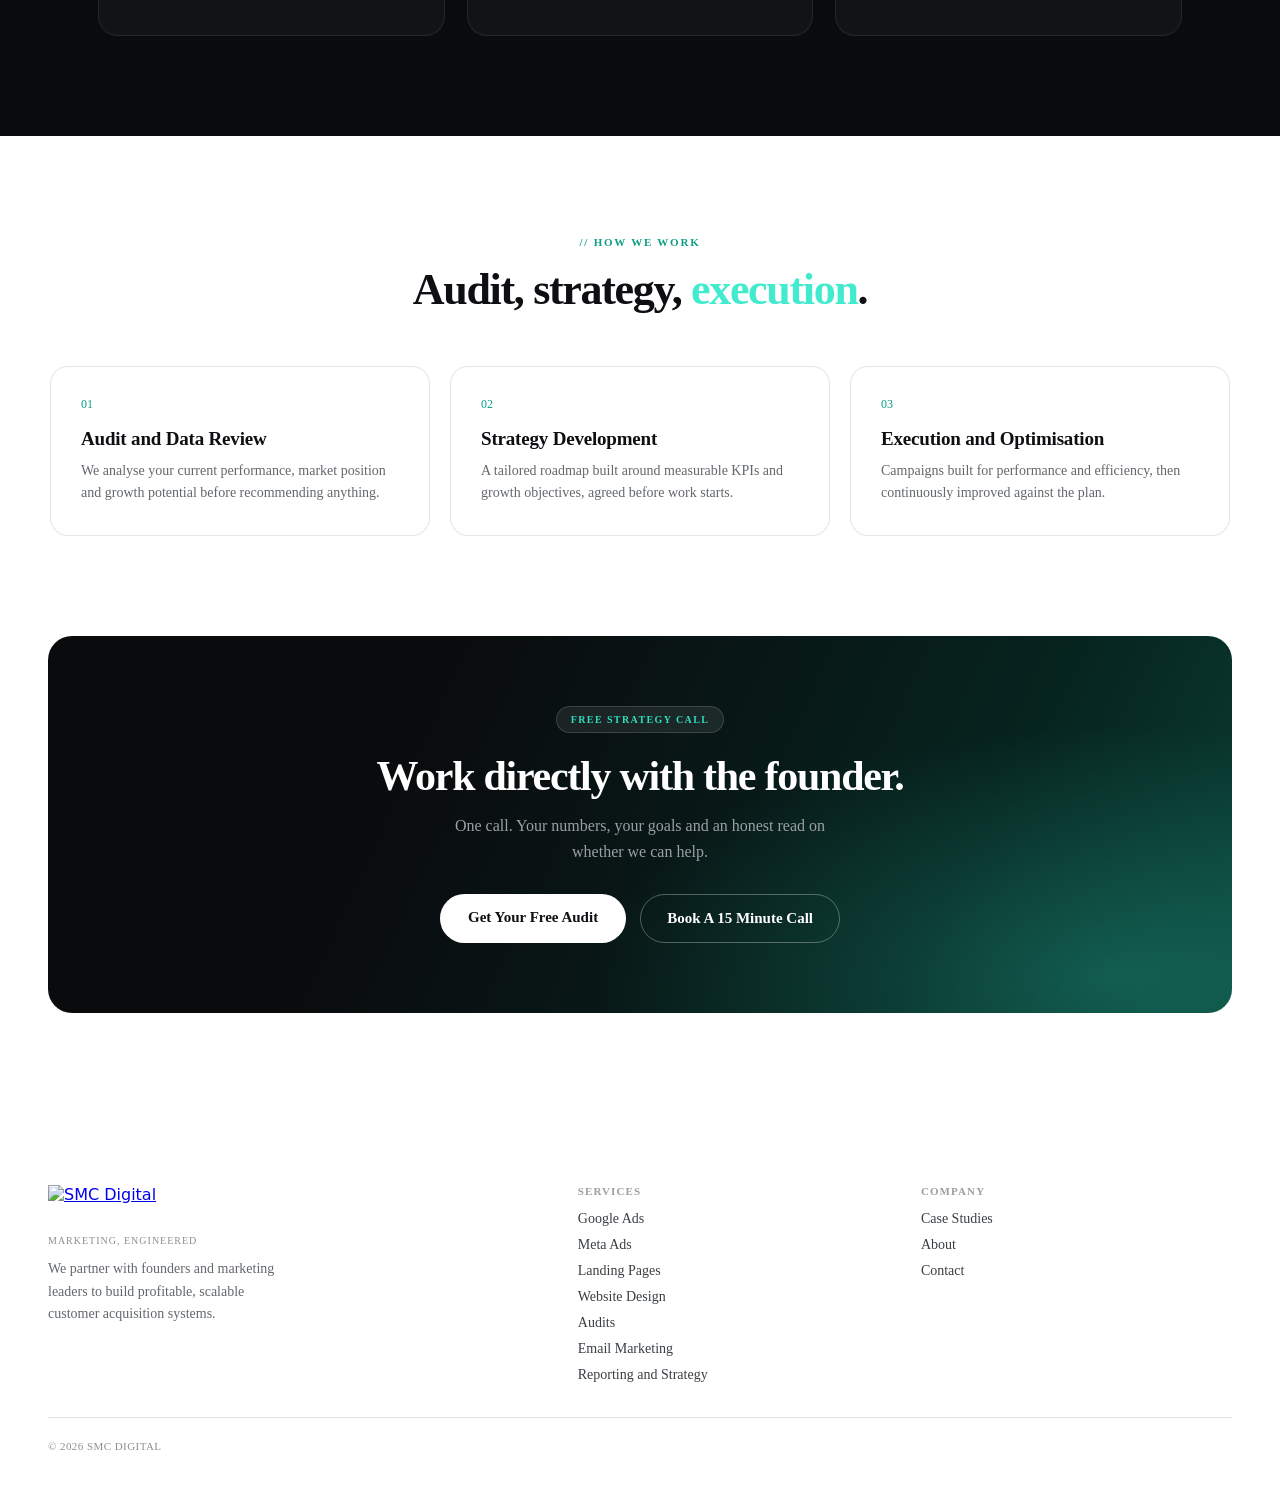
==== commit 8210b983: "Add canonical URLs, social tags, structured data, apex->www redirect Fixes the duplicate-content iss" ====
--- a/about.html
+++ b/about.html
@@ -2,23 +2,51 @@
 <html lang="en">
 <head>
 <meta charset="utf-8">
+<!-- Google Tag Manager -->
+<script>(function(w,d,s,l,i){w[l]=w[l]||[];w[l].push({'gtm.start':
+new Date().getTime(),event:'gtm.js'});var f=d.getElementsByTagName(s)[0],
+j=d.createElement(s),dl=l!='dataLayer'?'&l='+l:'';j.async=true;j.src=
+'https://www.googletagmanager.com/gtm.js?id='+i+dl;f.parentNode.insertBefore(j,f);
+})(window,document,'script','dataLayer','GTM-KVLZRVTJ');</script>
+<!-- End Google Tag Manager -->
 <meta name="viewport" content="width=device-width, initial-scale=1">
 <title>About | SMC Digital</title>
-<meta name="description" content="SMC Digital is run by Sean McKenzie: over a decade of hands on marketing across Australia, New Zealand and the US, with no offshore teams and no account handovers.">
-<link rel="icon" type="image/jpeg" href="assets/smc-logo.jpg">
+<meta name="description" content="SMC Digital is run by Sean McKenzie: over a decade of hands on marketing across Australia, New Zealand and the US, with no offshore teams and no account handovers."
+<!-- SEO: canonical, social, structured data -->
+<link rel="canonical" href="https://www.smcdigital.com.au/about">
+<meta property="og:site_name" content="SMC Digital">
+<meta property="og:locale" content="en_AU">
+<meta property="og:type" content="website">
+<meta property="og:url" content="https://www.smcdigital.com.au/about">
+<meta property="og:title" content="About | SMC Digital">
+<meta property="og:description" content="SMC Digital is run by Sean McKenzie: over a decade of hands on marketing across Australia, New Zealand and the US, with no offshore teams and no account handovers.">
+<meta property="og:image" content="https://www.smcdigital.com.au/assets/og-image.jpg">
+<meta property="og:image:width" content="1200">
+<meta property="og:image:height" content="630">
+<meta name="twitter:card" content="summary_large_image">
+<meta name="twitter:title" content="About | SMC Digital">
+<meta name="twitter:description" content="SMC Digital is run by Sean McKenzie: over a decade of hands on marketing across Australia, New Zealand and the US, with no offshore teams and no account handovers.">
+<meta name="twitter:image" content="https://www.smcdigital.com.au/assets/og-image.jpg">
+<script type="application/ld+json">{"@context":"https://schema.org","@type":"BreadcrumbList","itemListElement":[{"@type":"ListItem","position":1,"name":"Home","item":"https://www.smcdigital.com.au/"},{"@type":"ListItem","position":2,"name":"About","item":"https://www.smcdigital.com.au/about"}]}</script>
+<!-- /SEO -->>
+<link rel="icon" type="image/png" href="assets/favicon.png?v=3">
 <link rel="stylesheet" href="assets/fonts.css">
 <link rel="stylesheet" href="assets/site.css">
 </head>
 <body>
+<!-- Google Tag Manager (noscript) -->
+<noscript><iframe src="https://www.googletagmanager.com/ns.html?id=GTM-KVLZRVTJ"
+height="0" width="0" style="display:none;visibility:hidden"></iframe></noscript>
+<!-- End Google Tag Manager (noscript) -->
 
 <div data-screen-label="About" style="max-width:1280px;margin:0 auto;background:#ffffff">
 
 <!-- nav (floating pill) -->
 <div style="padding:20px 40px 8px;position:sticky;top:0;z-index:100">
   <div style="display:flex;justify-content:space-between;align-items:center;background:#fff;border:1px solid rgba(13,15,18,.1);border-radius:100px;padding:9px 10px 9px 22px;box-shadow:0 12px 34px -18px rgba(0,0,0,.22)">
-    <a href="index.html" style="display:block"><img src="assets/smc-logo.jpg" alt="SMC Digital" style="height:34px;width:auto;display:block"></a>
-    <div data-r="nav-links" style="display:flex;gap:28px;font:600 14px Manrope"><a class="navlink" href="index.html#services">Services</a><a class="navlink" href="case-studies.html">Case Studies</a><a class="navlink" href="about.html">About</a><a class="navlink" href="contact.html">Contact</a></div>
-    <a href="contact.html" style="font:700 13px Manrope;color:#fff;background:#0D0F12;padding:11px 20px;border-radius:100px;text-decoration:none" class="bh-green">Book A Strategy Call</a>
+    <a href="/" style="display:block"><img src="assets/smc-logo.jpg" alt="SMC Digital" style="height:34px;width:auto;display:block"></a>
+    <div data-r="nav-links" style="display:flex;gap:28px;font:600 14px Manrope"><a class="navlink" href="index.html#services">Services</a><a class="navlink" href="/case-studies">Case Studies</a><a class="navlink" href="/about">About</a><a class="navlink" href="/contact">Contact</a></div>
+    <a href="/contact" style="font:700 13px Manrope;color:#fff;background:#0D0F12;padding:11px 20px;border-radius:100px;text-decoration:none" class="bh-green">Book A Strategy Call</a>
   </div>
 </div>
 
@@ -82,7 +110,7 @@
       <div style="display:inline-flex;align-items:center;gap:7px;background:rgba(255,255,255,.08);border:1px solid rgba(255,255,255,.14);padding:7px 14px;border-radius:100px;font:700 10px Space Mono;letter-spacing:.14em;color:#2FDCC0">FREE STRATEGY CALL</div>
       <h2 data-r="h-cta" style="font:700 42px/1.1 Poppins;letter-spacing:-.03em;color:#fff;margin:20px 0 14px">Work directly with the founder.</h2>
       <p style="font:400 16px/1.6 Manrope;color:#9aa0a6;max-width:52ch;margin:0 auto 30px">One call. Your numbers, your goals and an honest read on whether we can help.</p>
-      <div data-r="wrap" style="display:flex;gap:14px;justify-content:center"><a href="contact.html" style="background:#fff;color:#0D0F12;font:700 15px Manrope;padding:15px 28px;border-radius:100px;text-decoration:none" class="bh-teal">Get Your Free Audit</a><a href="contact.html" style="background:transparent;color:#fff;font:700 15px Manrope;padding:15px 26px;border-radius:100px;text-decoration:none;border:1px solid rgba(255,255,255,.3)" class="bh-ghost">Book A 15 Minute Call</a></div>
+      <div data-r="wrap" style="display:flex;gap:14px;justify-content:center"><a href="/contact" style="background:#fff;color:#0D0F12;font:700 15px Manrope;padding:15px 28px;border-radius:100px;text-decoration:none" class="bh-teal">Get Your Free Audit</a><a href="/contact" style="background:transparent;color:#fff;font:700 15px Manrope;padding:15px 26px;border-radius:100px;text-decoration:none;border:1px solid rgba(255,255,255,.3)" class="bh-ghost">Book A 15 Minute Call</a></div>
     </div>
   </div>
 </div>
@@ -90,14 +118,14 @@
 <!-- footer -->
 <div style="padding:72px 48px 40px">
   <div data-r="grid4" style="display:grid;grid-template-columns:1.6fr 1fr 1fr;gap:32px;padding-bottom:34px;border-bottom:1px solid rgba(13,15,18,.12)">
-    <div><a href="index.html" style="display:inline-block;margin-bottom:14px"><img src="assets/smc-logo.jpg" alt="SMC Digital" style="height:36px;width:auto;display:block"></a><div style="font:400 10px Space Mono;letter-spacing:.1em;color:#8a8f94;margin-bottom:12px">MARKETING, ENGINEERED</div><p style="font:400 14px/1.6 Manrope;color:#63686d;max-width:34ch;margin:0">We partner with founders and marketing leaders to build profitable, scalable customer acquisition systems.</p></div>
-    <div><div style="font:700 11px Space Mono;letter-spacing:.1em;color:#9a9fa4;margin-bottom:14px">SERVICES</div><div style="display:flex;flex-direction:column;gap:10px;font:500 14px Manrope"><a class="flink" href="google-ads.html">Google Ads</a><a class="flink" href="meta-ads.html">Meta Ads</a><a class="flink" href="landing-pages.html">Landing Pages</a><a class="flink" href="website-design.html">Website Design</a><a class="flink" href="audits.html">Audits</a><a class="flink" href="email-marketing.html">Email Marketing</a><a class="flink" href="reporting-strategy.html">Reporting and Strategy</a></div></div>
-    <div><div style="font:700 11px Space Mono;letter-spacing:.1em;color:#9a9fa4;margin-bottom:14px">COMPANY</div><div style="display:flex;flex-direction:column;gap:10px;font:500 14px Manrope"><a class="flink" href="case-studies.html">Case Studies</a><a class="flink" href="about.html">About</a><a class="flink" href="contact.html">Contact</a></div></div>
+    <div><a href="/" style="display:inline-block;margin-bottom:14px"><img src="assets/smc-logo.jpg" alt="SMC Digital" style="height:36px;width:auto;display:block"></a><div style="font:400 10px Space Mono;letter-spacing:.1em;color:#8a8f94;margin-bottom:12px">MARKETING, ENGINEERED</div><p style="font:400 14px/1.6 Manrope;color:#63686d;max-width:34ch;margin:0">We partner with founders and marketing leaders to build profitable, scalable customer acquisition systems.</p></div>
+    <div><div style="font:700 11px Space Mono;letter-spacing:.1em;color:#9a9fa4;margin-bottom:14px">SERVICES</div><div style="display:flex;flex-direction:column;gap:10px;font:500 14px Manrope"><a class="flink" href="/google-ads">Google Ads</a><a class="flink" href="/meta-ads">Meta Ads</a><a class="flink" href="/landing-pages">Landing Pages</a><a class="flink" href="/website-design">Website Design</a><a class="flink" href="/audits">Audits</a><a class="flink" href="/email-marketing">Email Marketing</a><a class="flink" href="/reporting-strategy">Reporting and Strategy</a></div></div>
+    <div><div style="font:700 11px Space Mono;letter-spacing:.1em;color:#9a9fa4;margin-bottom:14px">COMPANY</div><div style="display:flex;flex-direction:column;gap:10px;font:500 14px Manrope"><a class="flink" href="/case-studies">Case Studies</a><a class="flink" href="/about">About</a><a class="flink" href="/contact">Contact</a></div></div>
   </div>
   <div data-r="rowwrap" style="display:flex;justify-content:space-between;align-items:center;padding-top:22px;font:400 11px Space Mono;letter-spacing:.04em;color:#8a8f94"><span>© 2026 SMC DIGITAL</span></div>
 </div>
 
 </div>
-<script src="assets/site.js"></script>
+<script src="assets/site.js?v=4"></script>
 </body>
 </html>
